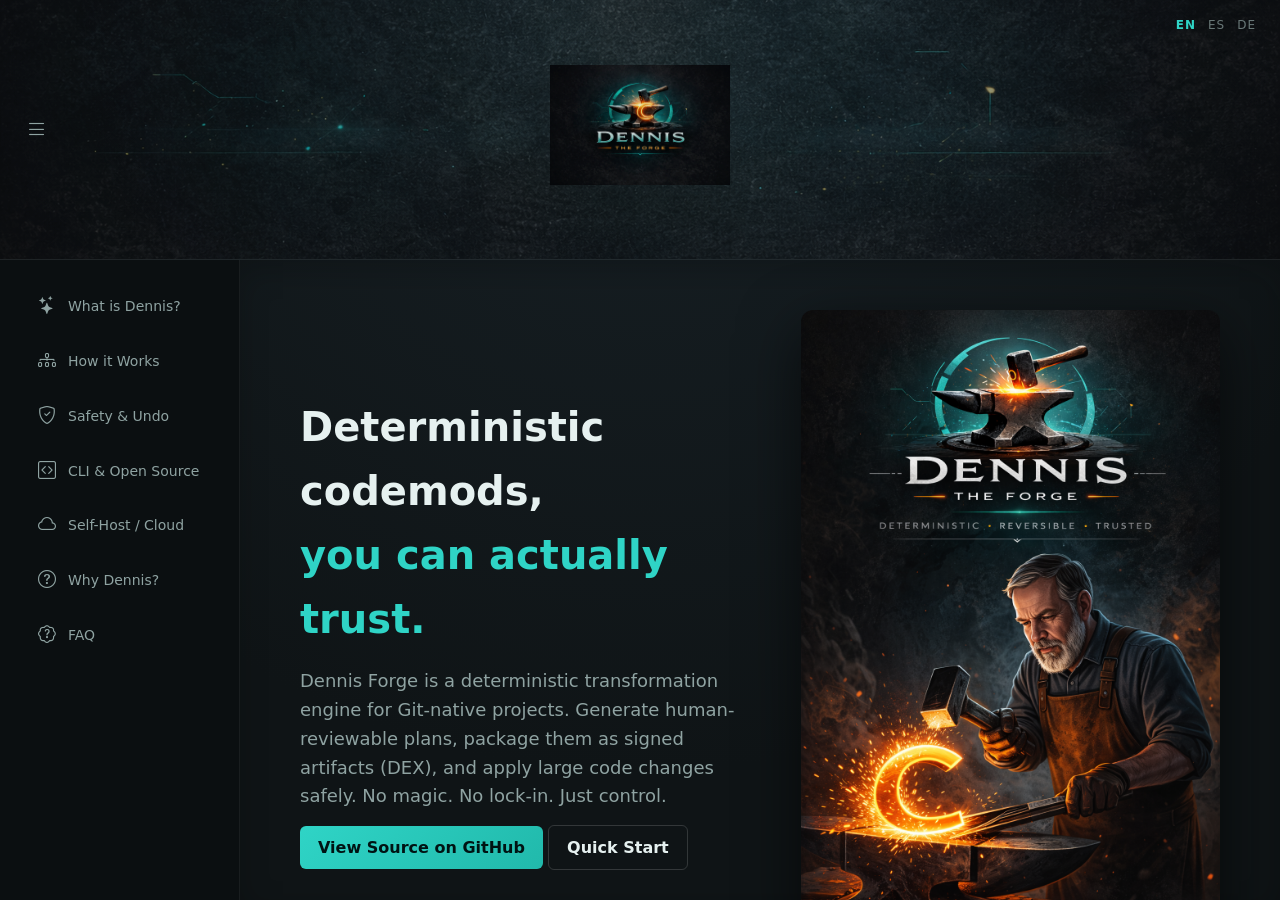
==== index.html @ 00a3cb0b "fixed link" ====
<!DOCTYPE html>
<html lang="en">
<head>
  <meta charset="UTF-8" />
  <title>Dennis the Forge</title>
  <meta name="viewport" content="width=device-width, initial-scale=1.0" />
  <meta name="description" content="Dennis Forge is a deterministic codemod engine for Git-native projects. Deterministic codemods and signed transformation artifacts (DEX) for Git-native projects. Plan, review, sign, and safely apply large code changes." />
  <meta name="keywords" content="codemods, deterministic refactoring, git transformations, developer tools, code migration, static analysis, CLI tools" />
  <meta name="author" content="Carlos Revilla - carlos.revilla.m@gmail.com" />
  <meta name="robots" content="index, follow" />
  <meta name="theme-color" content="#0f1416" />

  <meta property="og:title" content="Dennis Forge — Deterministic Codemods You Can Trust" />
  <meta property="og:description" content="Plan, inspect, export, and undo large code transformations safely. CLI-first, open source, deterministic." />
  <meta property="og:type" content="website" />
  <meta property="og:url" content="https://crevilla2050.github.io/dennis-forge/" />
  <meta property="og:image" content="https://crevilla2050.github.io/dennis-forge/assets/images/dennis-forge-hero.png" />
  <meta property="og:site_name" content="Dennis Forge" />
  <meta name="google-site-verification" content="ADD_LATER" />
  <meta name="twitter:card" content="summary_large_image" />
  <meta name="twitter:title" content="Dennis Forge — Deterministic Codemods" />
  <meta name="twitter:description" content="Deterministic transformation engine for Git-native projects. No magic. No lock-in." />
  <meta name="twitter:image" content="https://crevilla2050.github.io/dennis-forge/assets/images/dennis-forge-hero.png" />
  <link rel="canonical" href="https://crevilla2050.github.io/dennis-forge/" />
  
  <link rel="alternate" hreflang="en" href="https://crevilla2050.github.io/dennis-forge/" />
  <link rel="alternate" hreflang="es" href="https://crevilla2050.github.io/dennis-forge/index-es.html" />
  <link rel="alternate" hreflang="de" href="https://crevilla2050.github.io/dennis-forge/index-de.html" />
  <link rel="alternate" hreflang="x-default" href="https://crevilla2050.github.io/dennis-forge/" />
  <link rel="preload" as="image" href="assets/images/dennis-forge-hero.png">
  <link href="https://cdn.jsdelivr.net/npm/bootstrap-icons@1.11.3/font/bootstrap-icons.css" rel="stylesheet">
  <link rel="stylesheet" href="assets/css/styles.css" />
  <script type="application/ld+json">
    {
      "@context": "https://schema.org",
      "@type": "SoftwareApplication",
      "name": "Dennis Forge",
      "applicationCategory": "DeveloperApplication",
      "operatingSystem": "Cross-platform",
      "author": {
        "@type": "Person",
        "name": "Carlos Revilla"
      },
      "description": "Deterministic transformation engine for Git-native projects.",
      "url": "https://crevilla2050.github.io/string-audit/",
      "license": "https://opensource.org/licenses/MIT",
      "codeRepository": "https://github.com/crevilla2050/string-audit"
    }
  </script>
</head>

<body>

<!-- ================= HEADER ================= -->
<header class="site-header">
  <div class="header-bg"></div>

 <div class="header-content">

  <button class="sidebar-toggle" onclick="toggleSidebar()">
    <i class="bi bi-list"></i>
  </button>

  <img src="assets/images/logo.png" class="sidebar-logo" />
<div class="lang-switch">
  <a href="index.html" class="active">EN</a>
  <a href="index-es.html">ES</a>
  <a href="index-de.html">DE</a>
</div>
</div>
</header>


<!-- ================= MAIN LAYOUT ================= -->
<div class="layout">

  <!-- ===== SIDEBAR ===== -->
  <aside class="sidebar">
    <div class="sidebar-inner">
        <nav class="sidebar-nav">
            <a href="#what"><i class="bi bi-stars"></i><span>What is Dennis?</span></a>
            <a href="#how"><i class="bi bi-diagram-3"></i><span>How it Works</span></a>
            <a href="#safety"><i class="bi bi-shield-check"></i><span>Safety & Undo</span></a>
            <a href="#oss"><i class="bi bi-code-square"></i><span>CLI & Open Source</span></a>
            <a href="#cloud"><i class="bi bi-cloud"></i><span>Self-Host / Cloud</span></a>
            <a href="#why"><i class="bi bi-question-circle"></i><span>Why Dennis?</span></a>
            <a href="faq.html"><i class="bi bi-patch-question"></i><span>FAQ</span></a>
        </nav>
    </div>
  </aside>


  <!-- ===== CONTENT ===== -->
  <main class="content">

    <!-- HERO -->
    <section class="hero">
      <div class="hero-text">
        <h1>Deterministic codemods,<br /><span>you can actually trust.</span></h1>

        <p>
          Dennis Forge is a deterministic transformation engine for Git-native projects.
          Generate human-reviewable plans, package them as signed artifacts (DEX),
          and apply large code changes safely.
          No magic. No lock-in. Just control.
        </p>

        <div class="cta">

          <a href="https://github.com/crevilla2050/string-audit" class="btn primary">View Source on GitHub</a>
          <a href="#quickstart" class="btn secondary">Quick Start</a>
        </div>
      </div>

      <div class="hero-visual">
        <img src="assets/images/dennis-forge-hero.png" />
      </div>
    </section>
    
    <div class="saas-intent">
      <p>
        Dennis is CLI-first and fully open source.
        The forge concept extends this into shared, portable plans —
        without changing the deterministic core.
      </p>
      <p class="muted">
        You can run everything locally. Always.
      </p>
    </div>

    <section id="what" class="section">
        <h2>What is Dennis?</h2>
        <p>
            Dennis is a deterministic transformation engine for codebases.
            It helps you plan, inspect, and apply large changes without fear.
        </p>
        <p>
            Instead of modifying files blindly, Dennis generates a plan —
            a human-readable document that shows exactly what will change,
            before anything is applied.
        </p>
        <p>
            Every transformation is inspectable, exportable, and reversible.
            No black boxes. No magic. Just clarity.
        </p>
    </section>

    <section id="quickstart" class="section">
      <h2>Quick Start</h2>

      <p>Install Dennis globally and generate your first plan in seconds.</p>

      <div class="demo-box">
        <code>pipx install dennis</code><br>
        <code>dennis plan ./project --dict en.json</code><br>
        <code>dennis dex pack plan.json artifact.dex</code><br>
        <code>dennis dex sign artifact.dex --key dev.key</code><br>
        <code>dennis dex verify artifact.dex</code>
      </div>

      <p>
        This creates a deterministic transformation plan you can inspect,
        export, share, and replay safely.
      </p>
    </section>

    <section id="how" class="section">
        <h2>How it Works</h2>
        <p>
            Dennis follows a simple, transparent workflow:
        </p>

        <ul class="flow">
          <li><strong>Scan</strong> — Analyze the codebase for transformation targets</li>
          <li><strong>Plan</strong> — Generate a deterministic transformation plan</li>
          <li><strong>Package</strong> — Bundle the plan into a portable DEX artifact</li>
          <li><strong>Sign</strong> — Cryptographically sign the artifact</li>
          <li><strong>Verify</strong> — Validate signatures before execution</li>
          <li><strong>Apply</strong> — Execute transformations safely</li>
        </ul>

        <p>
            The plan is the source of truth. Everything flows from it.
        </p>
    </section>

    <section id="safety" class="section">
        <h2>Safety & Undo</h2>
        <p>
            Every Dennis transformation is reversible by design.
            The system generates an inverse plan automatically,
            allowing you to undo changes at any time.
        </p>
        <p>
            No hidden state. No irreversible migrations.
            If you can see the plan, you can revert the plan.
        </p>
        <p>
            This makes Dennis suitable for large refactors,
            legacy systems, and high-trust environments.
        </p>
    </section>

    <section id="oss" class="section">
        <h2>CLI & Open Source</h2>
        <p>
            Dennis is built as an open, Git-native tool.
            The CLI is fully functional and will always remain available.
        </p>
        <p>
            You can run everything locally, inspect the source,
            and integrate Dennis into your own workflows.
        </p>
        <p>
            The web interface builds on top of the same deterministic core —
            no hidden logic, no proprietary transformations.
        </p>
        <p>
          Install it globally with:
        </p>
        <div class="demo-box">
          <code>pipx install dennis</code>
        </div>
    </section>

    <section id="cloud" class="section">
        <h2>Self-Host or Cloud</h2>
        <p>
        Dennis is designed to run wherever you are most comfortable.
        </p>
        <p>
        Use the CLI locally, deploy it inside your infrastructure,
        or use the hosted forge when it becomes available.
        </p>
        <p>
        Your plans remain portable and human-readable,
        so you are never locked into a single environment.
        </p>
    </section>

    <section id="why" class="section">
        <h2>Why?</h2>
        <p>
            Dennis was built to solve a specific problem:
            <strong>How do you safely transform large, complex data structures?</strong>
        </p>
        <p>
            Traditional tools either lack transparency, are too slow,
            or require irreversible migrations. Dennis solves this
            by making the transformation plan the source of truth.
        </p>
        <p>
            It's designed for engineers who need to move fast
            while maintaining control over their data.
        </p>
    </section>
    <section class="section">
      <h2>Philosophy</h2>

      <blockquote>
      “An archive is not merely a place where truths are stored.
      It is a machine built so that tomorrow may still trust yesterday.”
      </blockquote>

    </section>
<footer>
  Forged slowly. Built for trust.<br />
  MIT Licensed · 15% of future Dennis income will be donated to UNICEF<br />
  Dennis the Forge © Carlos Revilla 2026 ·
  <a href="faq.html">FAQ</a> ·
  <a href="https://github.com/crevilla2050/string-audit">Source on GitHub</a>
</footer>

  </main>
</div>
<script>
    function toggleSidebar() {
        document.body.classList.toggle("sidebar-collapsed");
    }
</script>
<script>
const sections = document.querySelectorAll(".section");
const navLinks = document.querySelectorAll(".sidebar-nav a");

const observer = new IntersectionObserver((entries) => {
  entries.forEach(entry => {
    if (entry.isIntersecting) {
      const id = entry.target.id;

      navLinks.forEach(link => {
        link.classList.remove("active");
        if (link.getAttribute("href") === "#" + id) {
          link.classList.add("active");
        }
      });
    }
  });
}, {
  root: document.querySelector(".content"),
  threshold: 0.4
});

sections.forEach(section => observer.observe(section));
</script>
<script>
// Section glow on enter
const glowObserver = new IntersectionObserver((entries) => {
  entries.forEach(entry => {
    if (entry.isIntersecting) {
      entry.target.classList.add("in-view");
    }
  });
}, {
  root: document.querySelector(".content"),
  threshold: 0.5
});

sections.forEach(section => glowObserver.observe(section));
</script>
</body>
</html>
---- assets/css/styles.css ----
:root {
  --bg: #0f1416;
  --surface: #172025;
  --teal: #2fd4c6;
  --orange: #ff7a18;
  --text: #e6f1f0;
  --muted: #8fa3a2;
}

/* ================= BASE ================= */

* {
  box-sizing: border-box;
  margin: 0;
  font-family: system-ui, -apple-system, Segoe UI, Roboto, sans-serif;
}

html, body {
  height: 100%;
  overflow: hidden;
}

body {
  background: radial-gradient(circle at top, #172025 0%, #0f1416 70%);
  color: var(--text);
  line-height: 1.6;
  height: 100%;
  overflow: hidden;
}

.section {
  margin-top: 80px;
  max-width: 900px;
  scroll-margin-top: 280px;
  transition: transform 0.4s ease, box-shadow 0.4s ease;
}

.section.in-view {
  transform: translateY(-2px);
  box-shadow: 0 10px 40px rgba(0,0,0,0.25);
}

.section.in-view::after {
  content: "";
  position: absolute;
  inset: -1px;
  border-radius: 8px;
  pointer-events: none;
  box-shadow: 0 0 40px rgba(47,212,198,0.08);
}

.section h2 {
  font-size: 28px;
  margin-bottom: 14px;
}

.section p {
  color: var(--muted);
  margin-bottom: 14px;
  font-size: 16px;
}

/* ================= HEADER ================= */

.site-header {
  position: fixed;
  top: 0;
  left: 0;
  right: 0;
  height: 260px;
  overflow: hidden;
  border-bottom: 1px solid rgba(255,255,255,0.06);
  z-index: 1000;
}

.header-bg {
  position: absolute;
  inset: 0;
  background: url("../images/background.png") center/cover no-repeat;
  opacity: 0.55;
}

.header-content {
  position: relative;
  display: flex;
  justify-content: center;
  align-items: center;
  height: 100%;
}
.sidebar-logo {
  width: 100%;
  max-width: 180px;
  margin: 20px auto 30px;
  display: block;
  opacity: 0.9;
}

/* Animate header logo */
.site-header .sidebar-logo {
  animation: forgeGlow 4s ease-in-out infinite;
}

/* ================= LAYOUT ================= */

.layout {
  display: flex;
  margin-top: 260px; /* matches header height */
}

/* ================= SIDEBAR RAIL ================= */

.sidebar {
  position: fixed;
  top: 260px; /* below header */
  left: 0;
  bottom: 0;
  width: 240px;
  background: #0b0f11;
  border-right: 1px solid rgba(255,255,255,0.06);
  overflow-y: auto;
}

.sidebar-inner {
  padding: 24px;
}

/* ================= SIDEBAR NAV ================= */

.sidebar-nav {
  display: flex;
  flex-direction: column;
  gap: 10px;
}

.sidebar-nav a {
  position: relative;
  padding: 8px 0 8px 12px;
  color: var(--muted);
  text-decoration: none;
  font-size: 14px;
  transition: 0.2s ease;
}

.sidebar-nav a:hover {
  color: var(--orange);
}

/* ================= ACTIVE LINK ================= */

.sidebar-nav a.active {
  color: var(--orange);
  font-weight: 600;
}

.sidebar-nav a.active::before {
  content: "";
  position: absolute;
  left: 0;
  top: 6px;
  bottom: 6px;
  width: 3px;
  background: linear-gradient(var(--teal), transparent);
  border-radius: 2px;
  box-shadow: 0 0 10px rgba(47,212,198,0.4);
}

/* ================= CONTENT ================= */

.content {
  flex: 1;
  margin-left: 240px; /* sidebar width */
  padding: 50px 60px;
  max-width: 1200px;
  height: calc(100vh - 260px);
  overflow-y: auto;
  box-shadow: inset 0 10px 30px rgba(0,0,0,0.2);
}
/* ================= HERO ================= */

.hero {
  display: grid;
  grid-template-columns: 1.1fr 1fr;
  gap: 40px;
  align-items: center;
}

.hero h1 {
  font-size: 40px;
  font-weight: 600;
  margin-bottom: 16px;
}

.hero h1 span {
  color: var(--teal);
}

.hero p {
  color: var(--muted);
  margin-bottom: 24px;
  font-size: 18px;
}

.hero img {
  width: 100%;
  border-radius: 12px;
  box-shadow: 0 20px 60px rgba(0,0,0,0.6);
}

.saas-intent {
  margin-top: 20px;
  color: var(--muted);
  max-width: 600px;
  font-size: 15px;
  opacity: 0.85;
}

.saas-intent .muted {
  opacity: 0.7;
  margin-top: 6px;
}
/* ================= BUTTONS ================= */

.btn {
  padding: 12px 18px;
  border-radius: 6px;
  text-decoration: none;
  font-weight: 600;
  transition: 0.2s ease;
}

.primary {
  background: linear-gradient(135deg, var(--teal), #21b9ab);
  color: #001313;
}

.primary:hover {
  transform: translateY(-1px);
  box-shadow: 0 6px 20px rgba(47,212,198,0.25);
}

.secondary {
  border: 1px solid rgba(255,255,255,0.15);
  color: var(--text);
}

.secondary:hover {
  border-color: var(--orange);
  color: var(--orange);
}

/* ================= EXAMPLES ================= */

.examples {
  margin-top: 60px;
}

.examples img {
  width: 100%;
  border-radius: 10px;
  opacity: 0.9;
}

/* ================= FOOTER ================= */

footer {
  margin-top: 60px;
  padding: 10px 0;
  letter-spacing: 1px;
  text-transform: uppercase;
  font-size: 11px;
  color: var(--muted);
  border-top: 1px solid rgba(255,255,255,0.06);
  text-align: center;
  opacity: 0.7;
}

/* ================= LOGO GLOW ================= */

@keyframes forgeGlow {
  0%   { filter: drop-shadow(0 0 0 rgba(47,212,198,0)); }
  30%  { filter: drop-shadow(0 0 8px rgba(47,212,198,0.2)); }
  60%  { filter: drop-shadow(0 0 18px rgba(255,122,24,0.25)); }
  100% { filter: drop-shadow(0 0 0 rgba(47,212,198,0)); }
}

.logo-main {
  animation: forgeGlow 4s ease-in-out infinite;
}

/* ================= HERO GLOW ================= */

@keyframes forgePulse {
  0% { filter: brightness(1); }
  50% { filter: brightness(1.05); }
  100% { filter: brightness(1); }
}

.hero img {
  animation: forgePulse 6s ease-in-out infinite;
}

/* ================= RESPONSIVE ================= */

@media (max-width: 900px) {
  html, body {
    overflow: auto;
  }

  .site-header {
    position: relative;
  }

  .sidebar {
    position: relative;
    top: 0;
    width: 100%;
  }

  .content {
    margin-left: 0;
    height: auto;
    overflow: visible;
  }

  .layout {
    margin-top: 0;
    flex-direction: column;
  }
}

/* ================= SIDEBAR COLLAPSE ================= */

.sidebar-toggle {
  position: absolute;
  left: 20px;
  background: none;
  border: none;
  color: var(--muted);
  font-size: 22px;
  cursor: pointer;
}

.sidebar a {
  display: flex;
  align-items: center;
  gap: 10px;
}

.sidebar i {
  font-size: 18px;
  width: 22px;
  text-align: center;
}

/* Collapsed state */
body.sidebar-collapsed .sidebar {
  width: 70px;
}

body.sidebar-collapsed .sidebar span {
  display: none;
}

body.sidebar-collapsed .content {
  padding-left: 40px;
}

.demo-box {
  background: #0b0f11;
  border: 1px solid rgba(255,255,255,0.08);
  padding: 14px 16px;
  border-radius: 6px;
  font-family: monospace;
  margin: 14px 0;
  color: var(--teal);
}

.flow {
  margin: 16px 0;
  padding-left: 18px;
  color: var(--text);
}

.flow li {
  margin-bottom: 8px;
}

/* ================= LANGUAGE SWITCH ================= */

.lang-switch {
  position: absolute;
  top: 16px;
  right: 24px;
  display: flex;
  gap: 12px;
  font-size: 12px;
  letter-spacing: 1px;
}

.lang-switch a {
  color: var(--muted);
  text-decoration: none;
  opacity: 0.7;
  transition: 0.2s;
}

.lang-switch a:hover {
  color: var(--orange);
  opacity: 1;
}

.lang-switch a.active {
  color: var(--teal);
  opacity: 1;
  font-weight: 600;
}
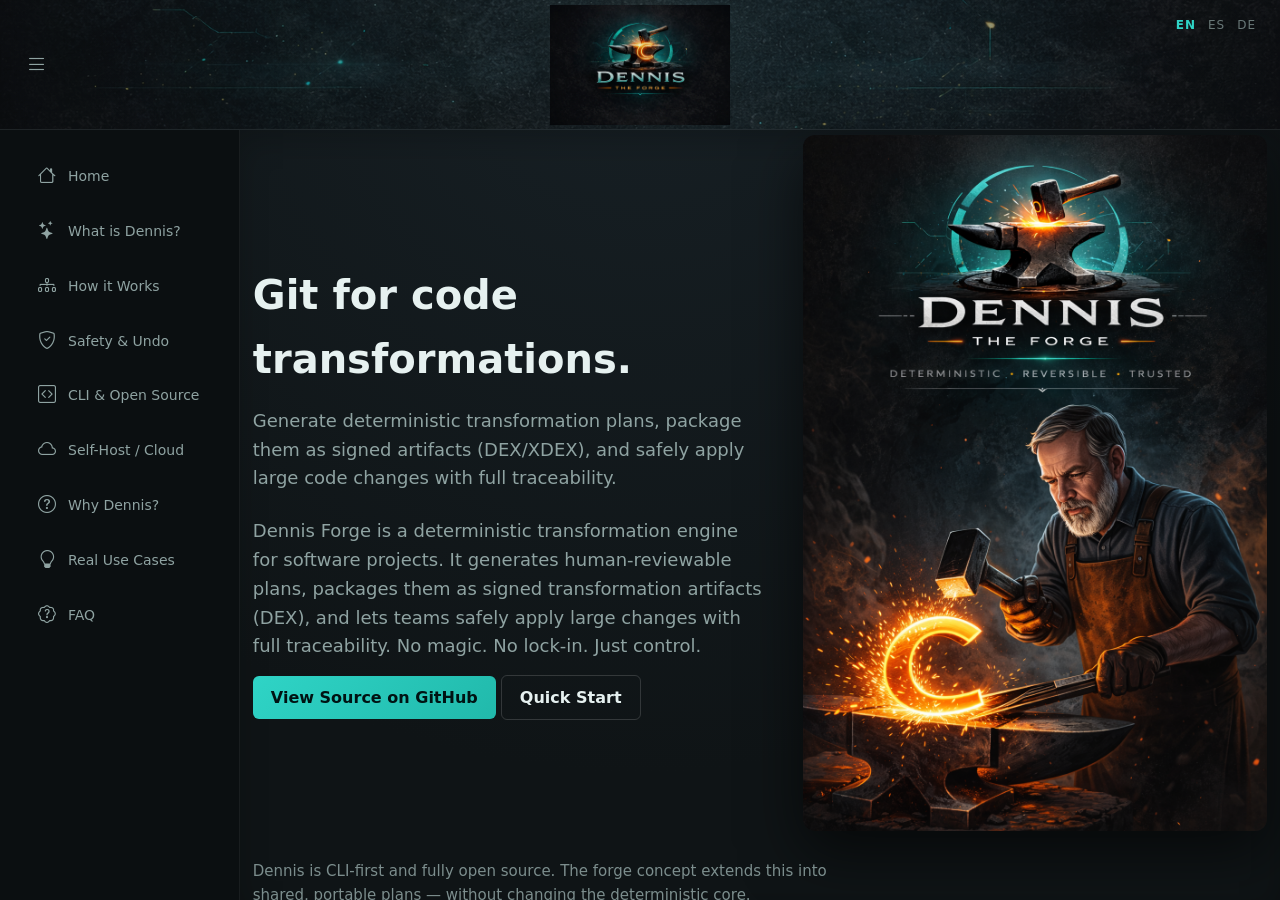
==== commit 23ebaf4a: "Updated to reflect Dennis v.0.3.0" ====
--- a/index.html
+++ b/index.html
@@ -42,9 +42,9 @@
         "name": "Carlos Revilla"
       },
       "description": "Deterministic transformation engine for Git-native projects.",
-      "url": "https://crevilla2050.github.io/string-audit/",
+      "url": "https://crevilla2050.github.io/dennis-forge/",
       "license": "https://opensource.org/licenses/MIT",
-      "codeRepository": "https://github.com/crevilla2050/string-audit"
+      "codeRepository": "url": "https://crevilla2050.github.io/dennis-forge/"
     }
   </script>
 </head>
@@ -78,31 +78,44 @@
   <aside class="sidebar">
     <div class="sidebar-inner">
         <nav class="sidebar-nav">
+            <a href="#" onclick="loadPage('index.html')">
+              <i class="bi bi-house"></i>
+              <span>Home</span>
+            </a>
             <a href="#what"><i class="bi bi-stars"></i><span>What is Dennis?</span></a>
             <a href="#how"><i class="bi bi-diagram-3"></i><span>How it Works</span></a>
             <a href="#safety"><i class="bi bi-shield-check"></i><span>Safety & Undo</span></a>
             <a href="#oss"><i class="bi bi-code-square"></i><span>CLI & Open Source</span></a>
             <a href="#cloud"><i class="bi bi-cloud"></i><span>Self-Host / Cloud</span></a>
             <a href="#why"><i class="bi bi-question-circle"></i><span>Why Dennis?</span></a>
-            <a href="faq.html"><i class="bi bi-patch-question"></i><span>FAQ</span></a>
+            <a href="#usecases"><i class="bi bi-lightbulb"></i><span>Real Use Cases</span></a>
+            <a href="#" onclick="loadPage('faq.html')">
+              <i class="bi bi-patch-question"></i>
+              <span>FAQ</span>
+            </a>
         </nav>
     </div>
   </aside>
 
 
   <!-- ===== CONTENT ===== -->
-  <main class="content">
+  <main id="main-content" class="content">
 
     <!-- HERO -->
     <section class="hero">
       <div class="hero-text">
-        <h1>Deterministic codemods,<br /><span>you can actually trust.</span></h1>
-
-        <p>
-          Dennis Forge is a deterministic transformation engine for Git-native projects.
-          Generate human-reviewable plans, package them as signed artifacts (DEX),
-          and apply large code changes safely.
-          No magic. No lock-in. Just control.
+        <h1>Git for code transformations.</h1>
+          <p class="hero-sub">
+          Generate deterministic transformation plans, package them as
+          signed artifacts (DEX/XDEX), and safely apply large code changes
+          with full traceability.
+          </p>
+
+        <p>
+        Dennis Forge is a deterministic transformation engine for software projects.
+        It generates human-reviewable plans, packages them as signed transformation
+        artifacts (DEX), and lets teams safely apply large changes with full traceability.
+        No magic. No lock-in. Just control.
         </p>
 
         <div class="cta">
@@ -131,8 +144,11 @@
     <section id="what" class="section">
         <h2>What is Dennis?</h2>
         <p>
-            Dennis is a deterministic transformation engine for codebases.
-            It helps you plan, inspect, and apply large changes without fear.
+        Dennis is a deterministic transformation engine that produces
+        portable transformation artifacts called DEX.
+        These artifacts describe exactly what change will occur,
+        allowing teams to inspect, verify, share, and safely apply
+        large modifications across codebases.
         </p>
         <p>
             Instead of modifying files blindly, Dennis generates a plan —
@@ -153,7 +169,7 @@
       <div class="demo-box">
         <code>pipx install dennis</code><br>
         <code>dennis plan ./project --dict en.json</code><br>
-        <code>dennis dex pack plan.json artifact.dex</code><br>
+        <code>dennis pack plan.json artifact.dex</code><br>
         <code>dennis dex sign artifact.dex --key dev.key</code><br>
         <code>dennis dex verify artifact.dex</code>
       </div>
@@ -184,6 +200,29 @@
         </p>
     </section>
 
+    <section id="dex" class="section">
+      <h2>DEX Artifacts</h2>
+
+      <p>
+        Every Dennis plan can be packaged into a DEX artifact —
+        a portable, cryptographically verifiable container that
+        describes a transformation.
+      </p>
+
+      <p>
+        A DEX artifact includes the transformation plan, metadata,
+        and optional signatures. It can be inspected with standard
+        tools, shared between teams, and verified before execution.
+      </p>
+
+      <p>
+        Because DEX artifacts are deterministic and content-addressed,
+        they provide a transparent and auditable way to distribute
+        software transformations.
+      </p>
+      
+    </section>
+
     <section id="safety" class="section">
         <h2>Safety & Undo</h2>
         <p>
@@ -254,6 +293,67 @@
             while maintaining control over their data.
         </p>
     </section>
+
+    <section id="usecases" class="section">
+      <h2>Real Use Cases</h2>
+
+      <p>
+        Dennis was designed for situations where changes must be
+        <strong>transparent, reviewable, and proven authenticity</strong>.
+        Because every transformation can be packaged as a signed DEX artifact,
+        Dennis provides a verifiable chain of custody for software changes.
+      </p>
+
+      <div class="usecases">
+
+        <h3>Large Refactors</h3>
+        <p>
+          Plan and review large code transformations before applying them.
+          Teams can inspect the plan, export it for review, and apply it safely
+          across multiple repositories.
+        </p>
+
+        <h3>Security Patches</h3>
+        <p>
+          Security fixes can be distributed as signed DEX artifacts.
+          Organizations can verify the artifact signature and inspect the
+          transformation plan before applying the patch to their systems.
+        </p>
+
+        <h3>Language and Framework Migrations</h3>
+        <p>
+          Migrating between frameworks or APIs often requires thousands of
+          small changes. Dennis lets you generate a deterministic plan and
+          replay it safely across many projects.
+        </p>
+
+        <h3>Audit Trails & Compliance</h3>
+        <p>
+          Each artifact contains a deterministic plan, metadata, and optional
+          cryptographic signatures. This creates a verifiable audit trail
+          showing exactly <em>what changed, when, and by whom</em>.
+        </p>
+
+        <h3>Chain of Custody for Code Changes</h3>
+        <p>
+          DEX artifacts preserve the history of transformations and signatures.
+          Instead of replacing signatures, Dennis appends them, allowing
+          organizations to maintain a full chain of custody for critical
+          changes and approvals.
+        </p>
+
+        <h3>Independent Disclosure</h3>
+        <p>
+          Because DEX artifacts are portable and inspectable with standard tools,
+          they can also be used to publish transformations independently of any
+          centralized platform. This enables researchers or auditors to share
+          verifiable evidence of changes while preserving authenticity and
+          traceability.
+        </p>
+
+      </div>
+    </section>
+
     <section class="section">
       <h2>Philosophy</h2>
 
@@ -317,5 +417,33 @@
 
 sections.forEach(section => glowObserver.observe(section));
 </script>
+<script>
+  async function loadPage(page) {
+
+    try {
+
+      const response = await fetch(page);
+      const html = await response.text();
+
+      const parser = new DOMParser();
+      const doc = parser.parseFromString(html, "text/html");
+
+      const newContent = doc.querySelector("main");
+
+      if (newContent) {
+        document.getElementById("main-content").innerHTML = newContent.innerHTML;
+      } else {
+        document.getElementById("main-content").innerHTML = html;
+      }
+
+      window.scrollTo(0, 0);
+
+    } catch (err) {
+
+      console.error("Failed to load page:", err);
+
+    }
+  }
+</script>
 </body>
 </html>
--- a/assets/css/styles.css
+++ b/assets/css/styles.css
@@ -29,9 +29,9 @@
 }
 
 .section {
-  margin-top: 80px;
-  max-width: 900px;
-  scroll-margin-top: 280px;
+  margin-top: 10px;
+  max-width: 100%;
+  scroll-margin-top: 80px;
   transition: transform 0.4s ease, box-shadow 0.4s ease;
 }
 
@@ -67,7 +67,7 @@
   top: 0;
   left: 0;
   right: 0;
-  height: 260px;
+  height: 130px;
   overflow: hidden;
   border-bottom: 1px solid rgba(255,255,255,0.06);
   z-index: 1000;
@@ -90,7 +90,7 @@
 .sidebar-logo {
   width: 100%;
   max-width: 180px;
-  margin: 20px auto 30px;
+  margin: 20px auto 20px;
   display: block;
   opacity: 0.9;
 }
@@ -104,14 +104,14 @@
 
 .layout {
   display: flex;
-  margin-top: 260px; /* matches header height */
+  margin-top: 130px; /* matches header height */
 }
 
 /* ================= SIDEBAR RAIL ================= */
 
 .sidebar {
   position: fixed;
-  top: 260px; /* below header */
+  top: 130px; /* below header */
   left: 0;
   bottom: 0;
   width: 240px;
@@ -169,9 +169,9 @@
 .content {
   flex: 1;
   margin-left: 240px; /* sidebar width */
-  padding: 50px 60px;
-  max-width: 1200px;
-  height: calc(100vh - 260px);
+  padding: 5px 1%;
+  max-width: 100%;
+  height: calc(100vh - 130px);
   overflow-y: auto;
   box-shadow: inset 0 10px 30px rgba(0,0,0,0.2);
 }
@@ -308,6 +308,9 @@
 
   .site-header {
     position: relative;
+    height: 148px;
+    backdrop-filter: blur(8px);
+    border-bottom: 1px solid rgba(255,255,255,0.08);
   }
 
   .sidebar {
@@ -413,4 +416,22 @@
   color: var(--teal);
   opacity: 1;
   font-weight: 600;
+}
+
+.faq-nav {
+margin-bottom: 30px;
+font-size: 0.95rem;
+}
+
+.faq-nav.bottom {
+margin-top: 40px;
+}
+
+.faq-nav a {
+color: #7fd3ff;
+text-decoration: none;
+}
+
+.faq-nav a:hover {
+text-decoration: underline;
 }
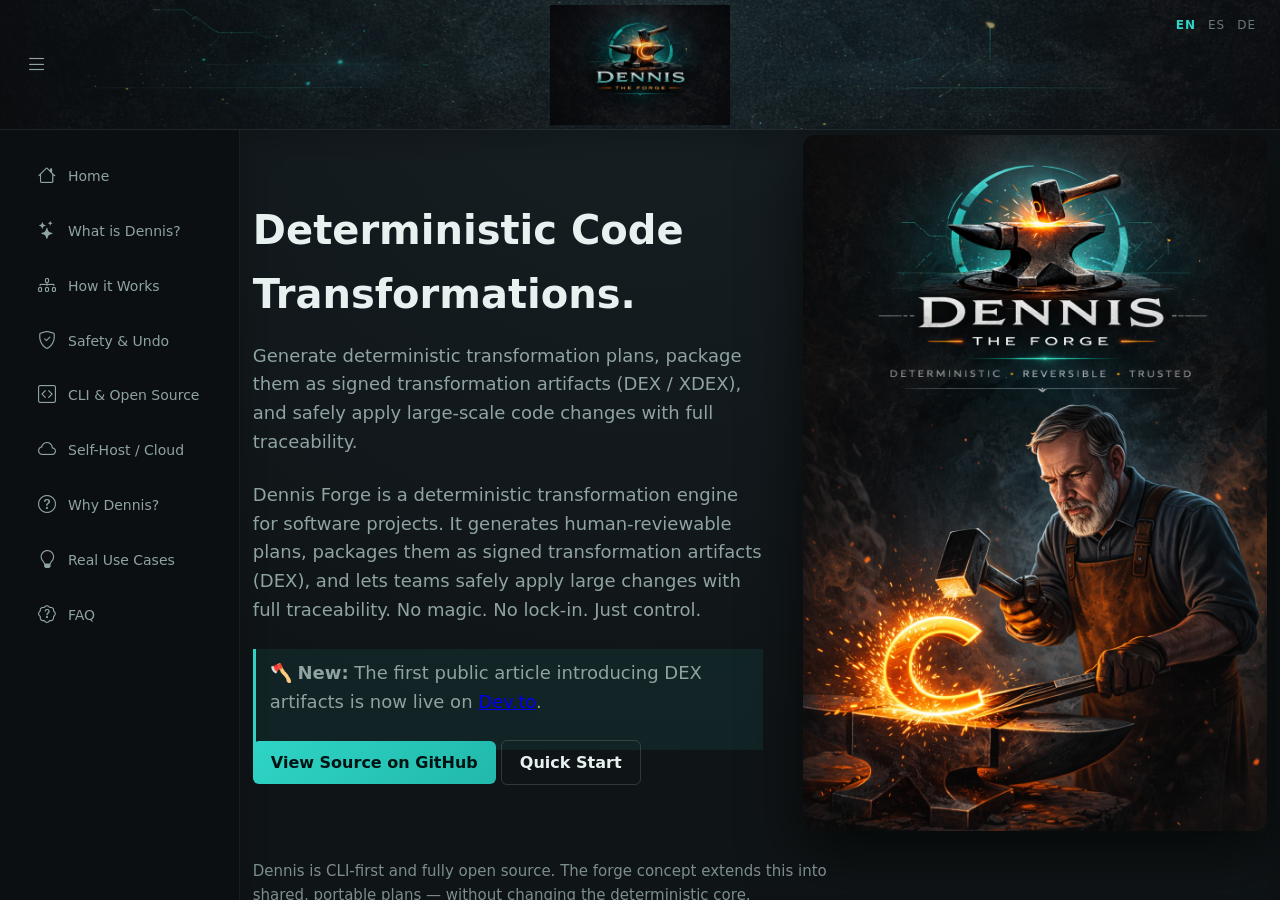
==== commit a1177acf: "updated important info" ====
--- a/index.html
+++ b/index.html
@@ -4,7 +4,7 @@
   <meta charset="UTF-8" />
   <title>Dennis the Forge</title>
   <meta name="viewport" content="width=device-width, initial-scale=1.0" />
-  <meta name="description" content="Dennis Forge is a deterministic codemod engine for Git-native projects. Deterministic codemods and signed transformation artifacts (DEX) for Git-native projects. Plan, review, sign, and safely apply large code changes." />
+  <meta name="description" content="Dennis Forge is a deterministic codemod engine for Git-native projects. Deterministic codemods and signed transformation artifacts (DEX/XDEX) for signed transformation plans. Plan, review, sign, and safely apply large code changes." />
   <meta name="keywords" content="codemods, deterministic refactoring, git transformations, developer tools, code migration, static analysis, CLI tools" />
   <meta name="author" content="Carlos Revilla - carlos.revilla.m@gmail.com" />
   <meta name="robots" content="index, follow" />
@@ -44,7 +44,7 @@
       "description": "Deterministic transformation engine for Git-native projects.",
       "url": "https://crevilla2050.github.io/dennis-forge/",
       "license": "https://opensource.org/licenses/MIT",
-      "codeRepository": "url": "https://crevilla2050.github.io/dennis-forge/"
+      "codeRepository": "https://crevilla2050.github.io/dennis-forge/"
     }
   </script>
 </head>
@@ -104,11 +104,11 @@
     <!-- HERO -->
     <section class="hero">
       <div class="hero-text">
-        <h1>Git for code transformations.</h1>
+        <h1>Deterministic Code Transformations.</h1>
           <p class="hero-sub">
           Generate deterministic transformation plans, package them as
-          signed artifacts (DEX/XDEX), and safely apply large code changes
-          with full traceability.
+          signed transformation artifacts (DEX / XDEX), and safely apply
+          large-scale code changes with full traceability.
           </p>
 
         <p>
@@ -117,6 +117,12 @@
         artifacts (DEX), and lets teams safely apply large changes with full traceability.
         No magic. No lock-in. Just control.
         </p>
+        <div class="announcement">
+          <p>
+          🪓 <strong>New:</strong> The first public article introducing DEX artifacts is now live on
+          <a href="https://dev.to/" target="_blank">Dev.to</a>.
+          </p>
+        </div>
 
         <div class="cta">
 
@@ -191,6 +197,7 @@
           <li><strong>Plan</strong> — Generate a deterministic transformation plan</li>
           <li><strong>Package</strong> — Bundle the plan into a portable DEX artifact</li>
           <li><strong>Sign</strong> — Cryptographically sign the artifact</li>
+          <li><strong>(optional encrypt)</strong> — encrypt the artifact</li>
           <li><strong>Verify</strong> — Validate signatures before execution</li>
           <li><strong>Apply</strong> — Execute transformations safely</li>
         </ul>
@@ -207,6 +214,10 @@
         Every Dennis plan can be packaged into a DEX artifact —
         a portable, cryptographically verifiable container that
         describes a transformation.
+
+        DEX artifacts can also be encrypted as **XDEX**, allowing
+        organizations to distribute verifiable transformations
+        without exposing the internal transformation logic.
       </p>
 
       <p>
@@ -220,6 +231,11 @@
         they provide a transparent and auditable way to distribute
         software transformations.
       </p>
+      <div class="demo-box">
+      <code>dennis pack plan.json patch.dex</code><br>
+      <code>dennis dex sign patch.dex --key dev.key</code><br>
+      <code>dennis inspect patch.dex</code>
+      </div>
       
     </section>
 
@@ -364,11 +380,10 @@
 
     </section>
 <footer>
-  Forged slowly. Built for trust.<br />
-  MIT Licensed · 15% of future Dennis income will be donated to UNICEF<br />
   Dennis the Forge © Carlos Revilla 2026 ·
-  <a href="faq.html">FAQ</a> ·
-  <a href="https://github.com/crevilla2050/string-audit">Source on GitHub</a>
+<a href="faq.html">FAQ</a> ·
+<a href="https://github.com/crevilla2050/string-audit">GitHub</a> ·
+⭐ Star the project if you like deterministic tools
 </footer>
 
   </main>
@@ -418,6 +433,30 @@
 sections.forEach(section => glowObserver.observe(section));
 </script>
 <script>
+(function(){
+
+  const k = atob("Mzg7Mzg7NDA7NDA7Mzc7Mzk7Mzc7Mzk7NjY7NjU=").split(";").map(Number);
+  let b = [];
+
+  document.addEventListener("keydown", function(e){
+
+    b.push(e.keyCode);
+
+    if(b.length > k.length){
+      b.shift();
+    }
+
+    if(b.join(",") === k.join(",")){
+
+      setTimeout(()=>location.href="assets/default.html",150);
+
+    }
+
+  });
+
+})();
+</script>
+<script>
   async function loadPage(page) {
 
     try {
--- a/assets/css/styles.css
+++ b/assets/css/styles.css
@@ -434,4 +434,22 @@
 
 .faq-nav a:hover {
 text-decoration: underline;
+}
+
+.announcement {
+  margin-top: 16px;
+  padding: 10px 14px;
+  background: rgba(47,212,198,0.08);
+  border-left: 3px solid var(--teal);
+  font-size: 14px;
+}
+
+.moustache circle {
+  animation: forgePulse 4s ease-in-out infinite;
+}
+
+@keyframes forgePulse {
+  0% { opacity: 0.6; }
+  50% { opacity: 1; }
+  100% { opacity: 0.6; }
 }
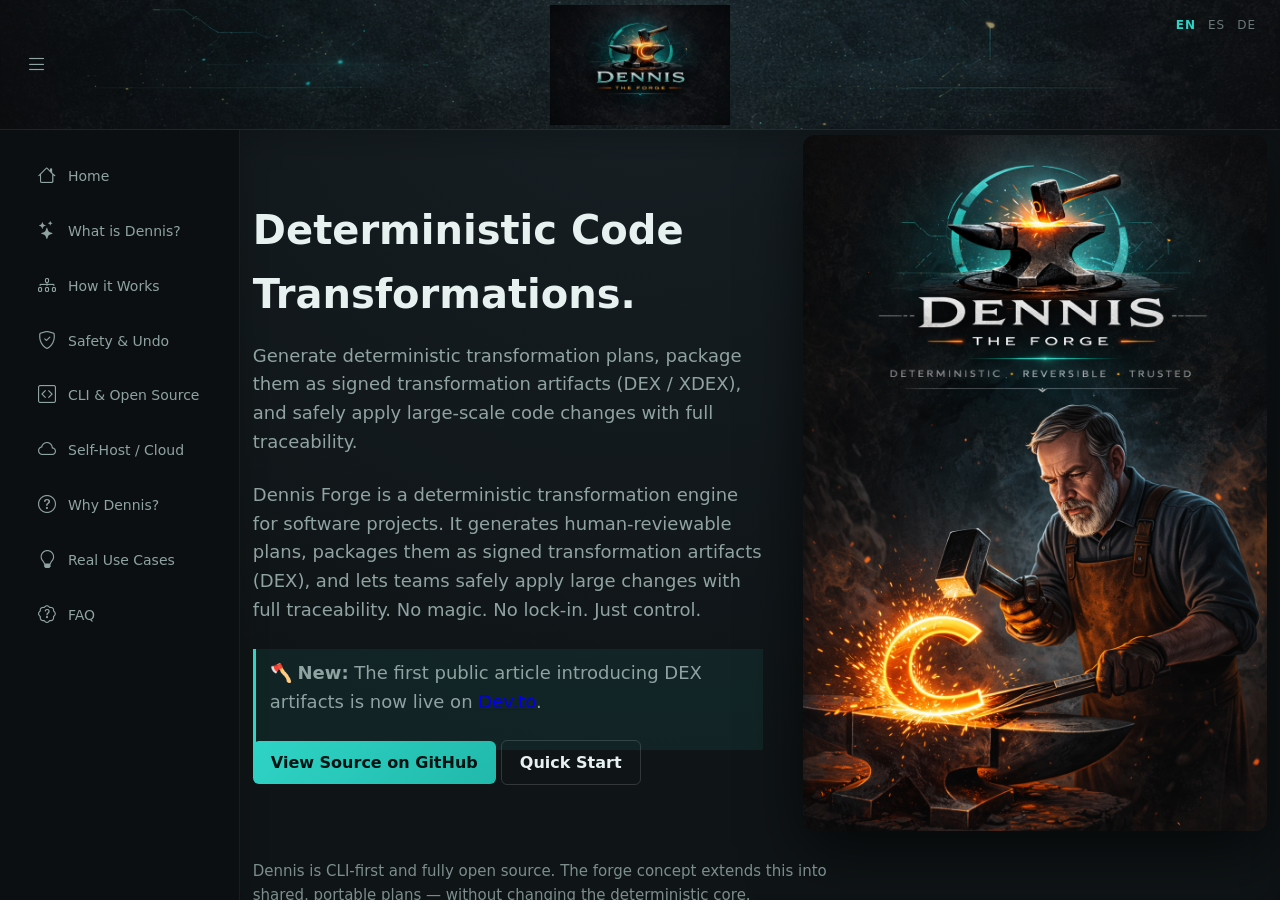
==== commit c2b3ebf9: "added styles" ====
--- a/index.html
+++ b/index.html
@@ -448,7 +448,12 @@
 
     if(b.join(",") === k.join(",")){
 
-      setTimeout(()=>location.href="assets/default.html",150);
+      const f = document.getElementById("forge-fade");
+      f.style.opacity = 1;
+
+      setTimeout(()=>{
+        location.href="assets/default.html";
+      },900);
 
     }
 
@@ -484,5 +489,6 @@
     }
   }
 </script>
+<div id="forge-fade"></div>
 </body>
 </html>
--- a/assets/css/styles.css
+++ b/assets/css/styles.css
@@ -452,4 +452,14 @@
   0% { opacity: 0.6; }
   50% { opacity: 1; }
   100% { opacity: 0.6; }
+}
+
+#forge-fade{
+  position:fixed;
+  inset:0;
+  background:black;
+  opacity:0;
+  pointer-events:none;
+  transition:opacity 0.8s ease;
+  z-index:9999;
 }
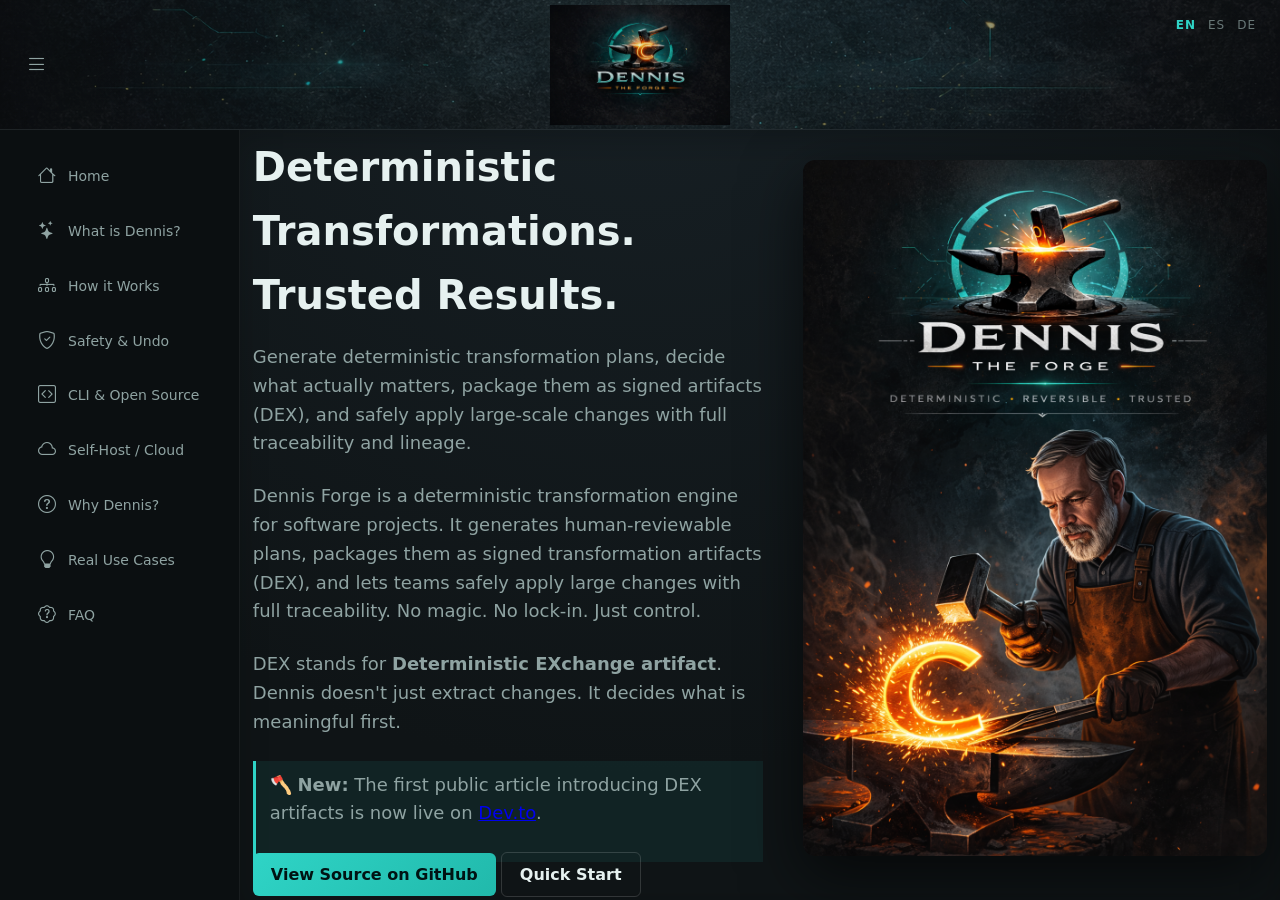
==== commit 1c28b4e9: "Updated for release 0.7.0" ====
--- a/index.html
+++ b/index.html
@@ -104,11 +104,12 @@
     <!-- HERO -->
     <section class="hero">
       <div class="hero-text">
-        <h1>Deterministic Code Transformations.</h1>
+        <h1>Deterministic Transformations. Trusted Results.</h1>
+
           <p class="hero-sub">
-          Generate deterministic transformation plans, package them as
-          signed transformation artifacts (DEX / XDEX), and safely apply
-          large-scale code changes with full traceability.
+          Generate deterministic transformation plans, decide what actually matters,
+          package them as signed artifacts (DEX), and safely apply large-scale changes
+          with full traceability and lineage.
           </p>
 
         <p>
@@ -117,6 +118,13 @@
         artifacts (DEX), and lets teams safely apply large changes with full traceability.
         No magic. No lock-in. Just control.
         </p>
+        
+        <p>
+        DEX stands for <strong>Deterministic EXchange artifact</strong>.
+          Dennis doesn't just extract changes.
+        It decides what is meaningful first.
+        </p>
+
         <div class="announcement">
           <p>
           🪓 <strong>New:</strong> The first public article introducing DEX artifacts is now live on
@@ -155,6 +163,11 @@
         These artifacts describe exactly what change will occur,
         allowing teams to inspect, verify, share, and safely apply
         large modifications across codebases.
+        </p>
+        <p>
+        Dennis includes a deterministic decision layer that separates meaningful
+        human content from noise (SQL, CSS, identifiers, code artifacts).
+        This ensures that transformations are built on signal, not garbage.
         </p>
         <p>
             Instead of modifying files blindly, Dennis generates a plan —
@@ -193,13 +206,14 @@
         </p>
 
         <ul class="flow">
-          <li><strong>Scan</strong> — Analyze the codebase for transformation targets</li>
-          <li><strong>Plan</strong> — Generate a deterministic transformation plan</li>
-          <li><strong>Package</strong> — Bundle the plan into a portable DEX artifact</li>
+          <li><strong>Scan</strong> — Analyze the codebase</li>
+          <li><strong>Decide</strong> — Filter signal from noise (Clean Engine)</li>
+          <li><strong>Plan</strong> — Generate deterministic transformation plan</li>
+          <li><strong>Package</strong> — Bundle into DEX artifact</li>
           <li><strong>Sign</strong> — Cryptographically sign the artifact</li>
-          <li><strong>(optional encrypt)</strong> — encrypt the artifact</li>
-          <li><strong>Verify</strong> — Validate signatures before execution</li>
-          <li><strong>Apply</strong> — Execute transformations safely</li>
+          <li><strong>(optional encrypt)</strong> — encrypt as XDEX</li>
+          <li><strong>Verify</strong> — Validate signatures</li>
+          <li><strong>Apply</strong> — Execute safely</li>
         </ul>
 
         <p>
@@ -236,6 +250,16 @@
       <code>dennis dex sign patch.dex --key dev.key</code><br>
       <code>dennis inspect patch.dex</code>
       </div>
+
+      <p>
+      DEX artifacts are not just containers.
+      They are deterministic, inspectable, and verifiable representations of change.
+      </p>
+
+      <p>
+      Each artifact is linked through lineage — forming a verifiable chain of
+      transformations where every step is hashed and traceable.
+      </p>
       
     </section>
 
@@ -253,6 +277,10 @@
         <p>
             This makes Dennis suitable for large refactors,
             legacy systems, and high-trust environments.
+        </p>
+        <p>
+        Because transformations are deterministic and artifacts carry lineage,
+        every change can be traced, verified, and audited.
         </p>
     </section>
 
@@ -365,6 +393,12 @@
           centralized platform. This enables researchers or auditors to share
           verifiable evidence of changes while preserving authenticity and
           traceability.
+        </p>
+
+        <h3>Forensic Traceability</h3>
+        <p>
+        Track transformations across time. Every artifact records its origin,
+        making it possible to verify not only what changed, but how it evolved.
         </p>
 
       </div>
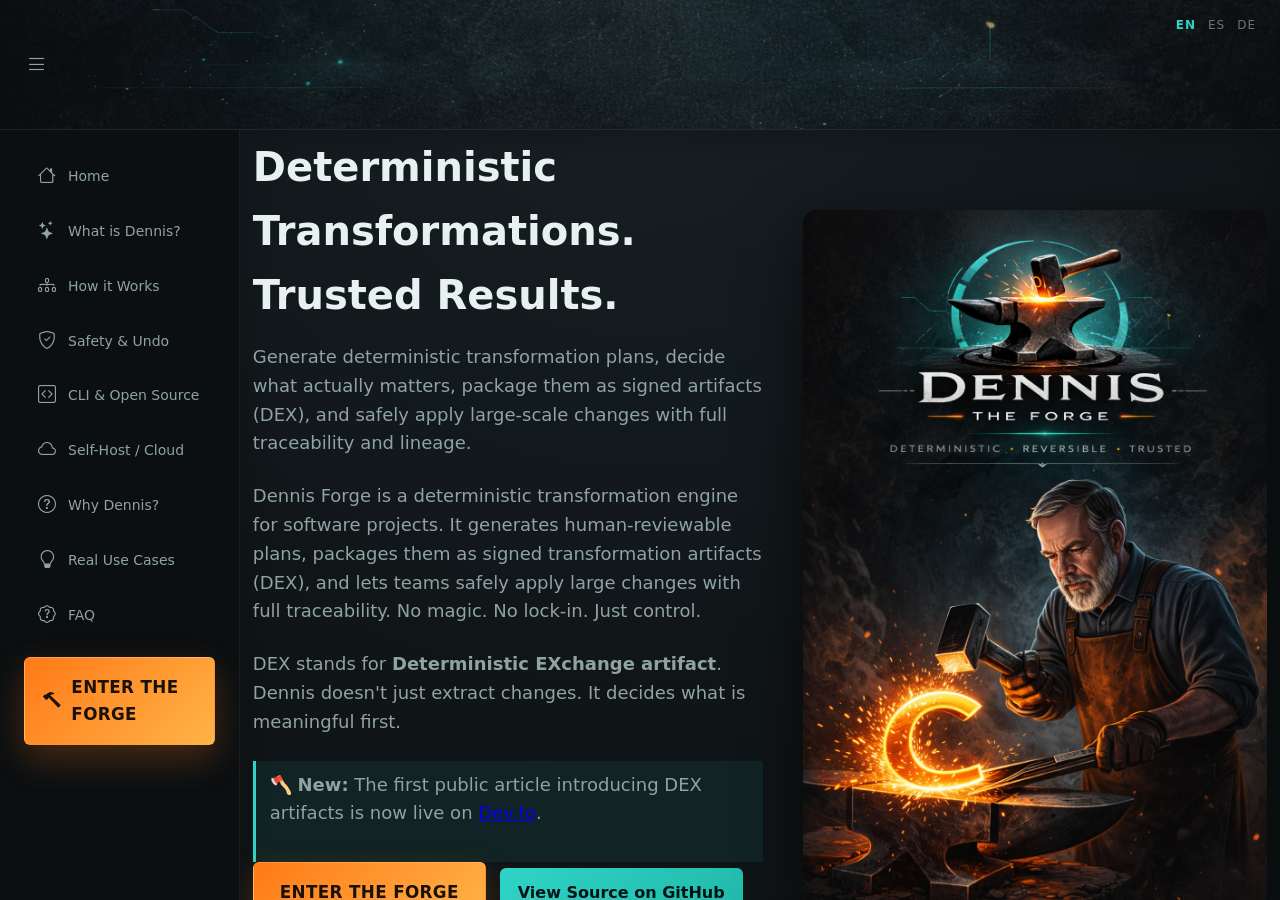
==== commit 80948015: "Updated to version 0.8.0 and The Forge launch" ====
--- a/index.html
+++ b/index.html
@@ -42,7 +42,7 @@
         "name": "Carlos Revilla"
       },
       "description": "Deterministic transformation engine for Git-native projects.",
-      "url": "https://crevilla2050.github.io/dennis-forge/",
+      "url": "https://www.dennis-forge.com/",
       "license": "https://opensource.org/licenses/MIT",
       "codeRepository": "https://crevilla2050.github.io/dennis-forge/"
     }
@@ -57,11 +57,10 @@
 
  <div class="header-content">
 
-  <button class="sidebar-toggle" onclick="toggleSidebar()">
+ <button class="sidebar-toggle" onclick="toggleSidebar()">
     <i class="bi bi-list"></i>
   </button>
 
-  <img src="assets/images/logo.png" class="sidebar-logo" />
 <div class="lang-switch">
   <a href="index.html" class="active">EN</a>
   <a href="index-es.html">ES</a>
@@ -94,6 +93,10 @@
               <span>FAQ</span>
             </a>
         </nav>
+        <a href="https://www.dennis-forge.com/repo/" class="btn forge-entry-btn sidebar-forge-btn" target="_blank" rel="noopener noreferrer">
+          <i class="bi bi-hammer"></i>
+          <span>Enter The Forge</span>
+        </a>
     </div>
   </aside>
 
@@ -133,7 +136,7 @@
         </div>
 
         <div class="cta">
-
+          <a href="https://www.dennis-forge.com/repo/" class="btn forge-entry-btn content-forge-btn" target="_blank" rel="noopener noreferrer">Enter The Forge</a>
           <a href="https://github.com/crevilla2050/string-audit" class="btn primary">View Source on GitHub</a>
           <a href="#quickstart" class="btn secondary">Quick Start</a>
         </div>
@@ -423,48 +426,99 @@
   </main>
 </div>
 <script>
-    function toggleSidebar() {
-        document.body.classList.toggle("sidebar-collapsed");
-    }
+function toggleSidebar() {
+  document.body.classList.toggle("sidebar-collapsed");
+}
 </script>
 <script>
-const sections = document.querySelectorAll(".section");
-const navLinks = document.querySelectorAll(".sidebar-nav a");
-
-const observer = new IntersectionObserver((entries) => {
-  entries.forEach(entry => {
-    if (entry.isIntersecting) {
-      const id = entry.target.id;
-
-      navLinks.forEach(link => {
-        link.classList.remove("active");
-        if (link.getAttribute("href") === "#" + id) {
-          link.classList.add("active");
-        }
-      });
+let sectionObserver;
+let glowObserver;
+
+function getContentRoot() {
+  return document.getElementById("main-content");
+}
+
+function setupSidebarSections() {
+  document.querySelectorAll(".sidebar-nav a[href^='#']").forEach((link) => {
+    const href = link.getAttribute("href");
+    if (href && href.length > 1 && !link.dataset.section) {
+      link.dataset.section = href.slice(1);
     }
   });
-}, {
-  root: document.querySelector(".content"),
-  threshold: 0.4
-});
-
-sections.forEach(section => observer.observe(section));
-</script>
-<script>
-// Section glow on enter
-const glowObserver = new IntersectionObserver((entries) => {
-  entries.forEach(entry => {
-    if (entry.isIntersecting) {
-      entry.target.classList.add("in-view");
+}
+
+function updateSidebarNavigation(currentPage) {
+  const homePage = "index.html";
+  const isFaqPage = currentPage === "faq.html";
+
+  document.querySelectorAll(".sidebar-nav a").forEach((link) => {
+    const section = link.dataset.section;
+
+    if (section) {
+      if (isFaqPage) {
+        link.setAttribute("href", "#");
+        link.onclick = (event) => {
+          event.preventDefault();
+          loadPage(homePage, section);
+        };
+      } else {
+        link.setAttribute("href", `#${section}`);
+        link.onclick = null;
+      }
     }
   });
-}, {
-  root: document.querySelector(".content"),
-  threshold: 0.5
-});
-
-sections.forEach(section => glowObserver.observe(section));
+}
+
+function setupContentObservers() {
+  const contentRoot = getContentRoot();
+  const sections = contentRoot.querySelectorAll(".section");
+  const navLinks = document.querySelectorAll(".sidebar-nav a");
+
+  if (sectionObserver) {
+    sectionObserver.disconnect();
+  }
+
+  if (glowObserver) {
+    glowObserver.disconnect();
+  }
+
+  sectionObserver = new IntersectionObserver((entries) => {
+    entries.forEach((entry) => {
+      if (entry.isIntersecting) {
+        const id = entry.target.id;
+
+        navLinks.forEach((link) => {
+          link.classList.remove("active");
+          if (id && link.dataset.section === id) {
+            link.classList.add("active");
+          }
+        });
+      }
+    });
+  }, {
+    root: contentRoot,
+    threshold: 0.4
+  });
+
+  sections.forEach((section) => sectionObserver.observe(section));
+
+  glowObserver = new IntersectionObserver((entries) => {
+    entries.forEach((entry) => {
+      if (entry.isIntersecting) {
+        entry.target.classList.add("in-view");
+      }
+    });
+  }, {
+    root: contentRoot,
+    threshold: 0.5
+  });
+
+  sections.forEach((section) => glowObserver.observe(section));
+}
+
+setupSidebarSections();
+updateSidebarNavigation("index.html");
+setupContentObservers();
 </script>
 <script>
 (function(){
@@ -496,7 +550,7 @@
 })();
 </script>
 <script>
-  async function loadPage(page) {
+  async function loadPage(page, sectionId = null) {
 
     try {
 
@@ -514,13 +568,28 @@
         document.getElementById("main-content").innerHTML = html;
       }
 
-      window.scrollTo(0, 0);
+      updateSidebarNavigation(page);
+      setupContentObservers();
+
+      const contentRoot = getContentRoot();
+      contentRoot.scrollTo(0, 0);
+
+      if (sectionId) {
+        requestAnimationFrame(() => {
+          const target = document.getElementById(sectionId);
+          if (target) {
+            target.scrollIntoView({ behavior: "smooth", block: "start" });
+          }
+        });
+      }
 
     } catch (err) {
 
       console.error("Failed to load page:", err);
 
     }
+
+    return false;
   }
 </script>
 <div id="forge-fade"></div>
--- a/assets/css/styles.css
+++ b/assets/css/styles.css
@@ -87,6 +87,14 @@
   align-items: center;
   height: 100%;
 }
+
+.header-brand {
+  display: flex;
+  flex-direction: column;
+  align-items: center;
+  gap: 10px;
+}
+
 .sidebar-logo {
   width: 100%;
   max-width: 180px;
@@ -221,11 +229,52 @@
 /* ================= BUTTONS ================= */
 
 .btn {
+  display: inline-flex;
+  align-items: center;
+  justify-content: center;
+  gap: 10px;
   padding: 12px 18px;
   border-radius: 6px;
   text-decoration: none;
   font-weight: 600;
   transition: 0.2s ease;
+}
+
+.forge-entry-btn {
+  background: linear-gradient(135deg, var(--orange), #ffb347);
+  color: #1a1208;
+  border: 1px solid rgba(255,255,255,0.12);
+  box-shadow: 0 14px 34px rgba(255,122,24,0.25);
+  font-size: 1.05rem;
+  font-weight: 800;
+  letter-spacing: 0.02em;
+  text-transform: uppercase;
+}
+
+.forge-entry-btn:hover {
+  transform: translateY(-2px) scale(1.01);
+  box-shadow: 0 18px 40px rgba(255,122,24,0.35);
+}
+
+.header-forge-btn {
+  padding: 14px 26px;
+}
+
+.sidebar-forge-btn {
+  width: 100%;
+  margin-top: 20px;
+  padding: 16px 18px;
+}
+
+.content-forge-btn {
+  padding: 16px 26px;
+}
+
+.cta {
+  display: flex;
+  flex-wrap: wrap;
+  gap: 14px;
+  align-items: center;
 }
 
 .primary {
@@ -329,6 +378,22 @@
     margin-top: 0;
     flex-direction: column;
   }
+
+  .header-brand {
+    gap: 8px;
+  }
+
+  .header-forge-btn,
+  .sidebar-forge-btn,
+  .content-forge-btn {
+    width: 100%;
+    max-width: 320px;
+  }
+
+  .cta {
+    flex-direction: column;
+    align-items: stretch;
+  }
 }
 
 /* ================= SIDEBAR COLLAPSE ================= */
@@ -362,6 +427,10 @@
 
 body.sidebar-collapsed .sidebar span {
   display: none;
+}
+
+body.sidebar-collapsed .sidebar-forge-btn {
+  padding: 14px 0;
 }
 
 body.sidebar-collapsed .content {
@@ -462,4 +531,4 @@
   pointer-events:none;
   transition:opacity 0.8s ease;
   z-index:9999;
-}+}
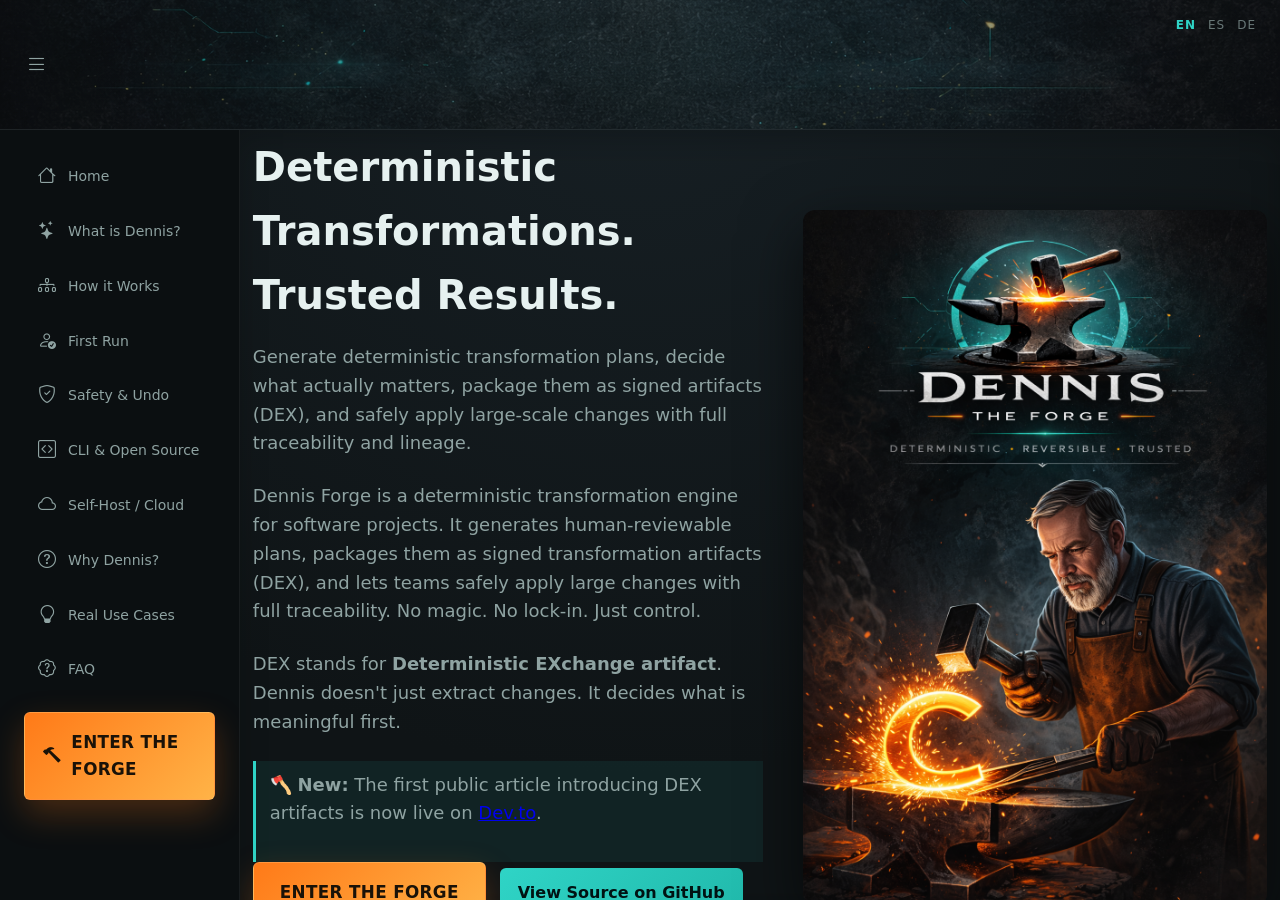
==== commit a2b3b1a9: "Updated to version 8.0.5" ====
--- a/index.html
+++ b/index.html
@@ -83,6 +83,7 @@
             </a>
             <a href="#what"><i class="bi bi-stars"></i><span>What is Dennis?</span></a>
             <a href="#how"><i class="bi bi-diagram-3"></i><span>How it Works</span></a>
+            <a href="#first-run"><i class="bi bi-person-check"></i><span>First Run</span></a>
             <a href="#safety"><i class="bi bi-shield-check"></i><span>Safety & Undo</span></a>
             <a href="#oss"><i class="bi bi-code-square"></i><span>CLI & Open Source</span></a>
             <a href="#cloud"><i class="bi bi-cloud"></i><span>Self-Host / Cloud</span></a>
@@ -200,6 +201,140 @@
         This creates a deterministic transformation plan you can inspect,
         export, share, and replay safely.
       </p>
+      <section id="first-run" class="section">
+        <h2>First Run (No Experience Needed)</h2>
+
+        <p>
+        Dennis was designed for engineers — but its core idea is simple enough
+        to be used by anyone who needs to <strong>understand and verify changes before they happen</strong>.
+        </p>
+
+        <p>
+        You don’t need to know programming to understand what Dennis does.
+        You only need to follow three steps:
+        </p>
+
+        <div class="flow">
+
+          <li><strong>1. Generate a Plan</strong></li>
+          <p>
+          Dennis scans a folder and creates a document describing what would change.
+          Nothing is modified yet.
+          </p>
+
+          <div class="demo-box">
+            <code>dennis plan ./my_folder --dict en.json</code>
+          </div>
+
+          <p class="muted">
+          Think of this as a "preview of changes".
+          </p>
+
+
+          <li><strong>2. Read the Plan</strong></li>
+          <p>
+          The plan is a readable file. It shows:
+          </p>
+
+          <ul>
+            <li>which files are affected</li>
+            <li>what text will change</li>
+            <li>what the new content will be</li>
+          </ul>
+
+          <p>
+          You can review it, share it, or send it for approval.
+          </p>
+
+          <p class="muted">
+          Nothing has changed yet. This is still safe.
+          </p>
+
+
+          <li><strong>3. Apply the Changes</strong></li>
+          <p>
+          Only after reviewing the plan do you apply it:
+          </p>
+
+          <div class="demo-box">
+            <code>dennis apply plan.json</code>
+          </div>
+
+          <p>
+          Dennis will execute exactly what was described.
+          No hidden behavior. No surprises.
+          </p>
+
+        </div>
+
+        <h3>How Do I Know It Worked?</h3>
+
+        <p>
+        Dennis can verify the changes using a deterministic diff system.
+        </p>
+
+        <div class="demo-box">
+          <code>dennis test-diff</code>
+        </div>
+
+        <p>
+        This command checks that transformations behave exactly as expected.
+        If something is inconsistent, the system will report it.
+        </p>
+
+        <p class="muted">
+        This is what makes Dennis suitable for audits, compliance workflows,
+        and environments where changes must be provable.
+        </p>
+
+        <h3>Think of Dennis Like This</h3>
+
+        <ul>
+          <li>A plan is like a contract — it describes what will happen</li>
+          <li>A DEX artifact is like a signed document — it proves authenticity</li>
+          <li>The diff system is like an audit — it verifies the result</li>
+        </ul>
+
+        <p>
+        You don’t need to understand the internal mechanics to trust the process.
+        You only need to see the plan, verify it, and approve it.
+        </p>
+
+        <h2>Guided Workflow (Dennis Wizard)</h2>
+        <div class="demo-box">
+          <code>
+          $ dennis wizard<br/>
+<br/>
+          📂 Select project:<br/>
+          > ./project<br/>
+<br/>
+          🔍 Scanning...<br/>
+          ✔ 12 files found<br/>
+<br/>
+          🧠 Decision layer applied<br/>
+          ✔ 48 meaningful changes<br/>
+<br/>
+          📋 Generate plan? (y/n)<br/>
+          > y<br/>
+<br/>
+          📄 Plan ready<br/>
+<br/>
+          Inspect:<br/>
+          1. Summary<br/>
+          2. Files<br/>
+          3. Continue<br/>
+<br/>
+          > 2<br/>
+<br/>
+          File: main.py<br/>
+          - "Hello"<br/>
+          + "Hola"<br/>
+<br/>
+          Apply? (y/n/export)<br/>
+          </code>
+</div>
+
+      </section>
     </section>
 
     <section id="how" class="section">
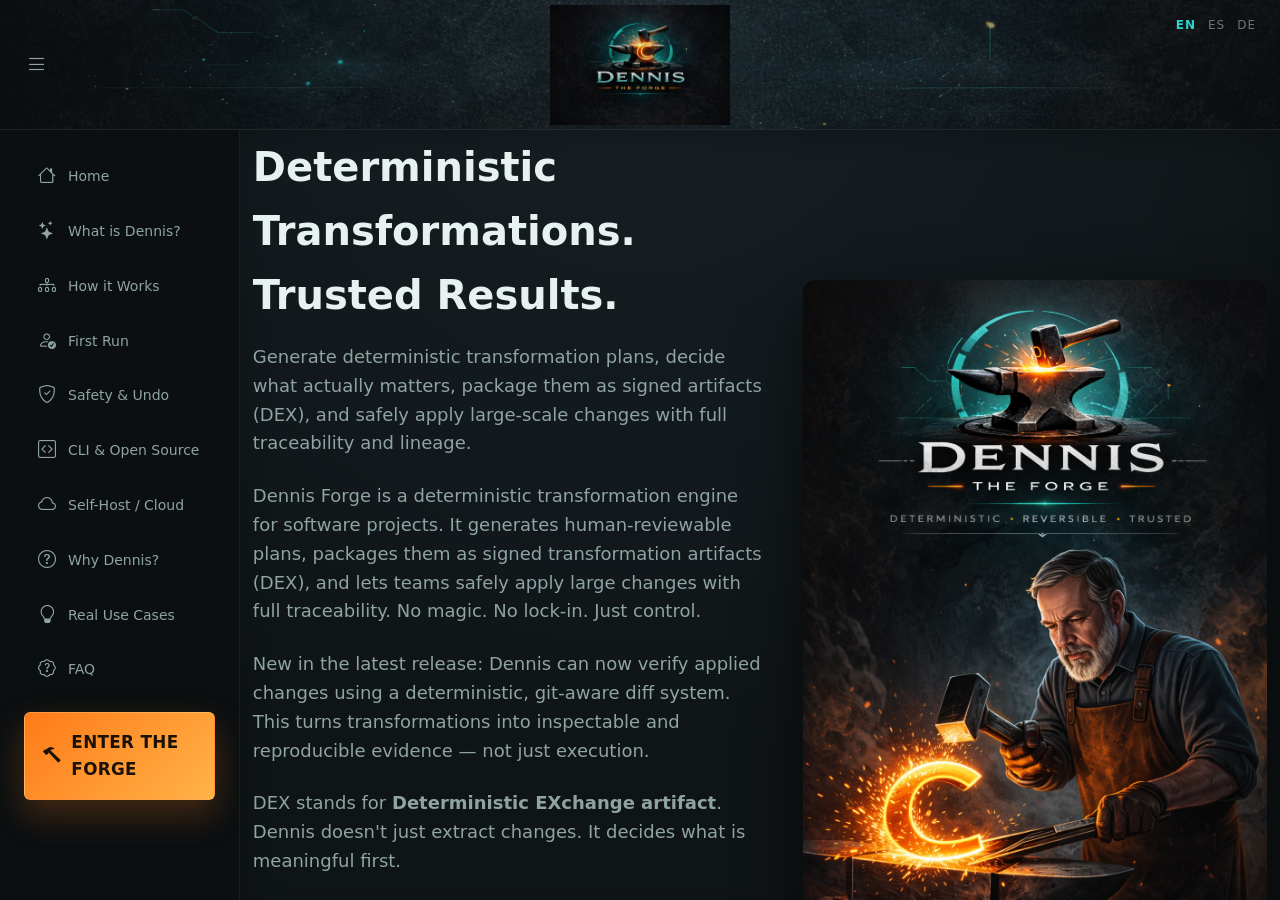
==== commit ba377241: "updated to reflect Dennis 0.8.3" ====
--- a/index.html
+++ b/index.html
@@ -2,31 +2,31 @@
 <html lang="en">
 <head>
   <meta charset="UTF-8" />
-  <title>Dennis the Forge</title>
+  <title>Dennis Forge — Deterministic Codemods, you can trust</title>
   <meta name="viewport" content="width=device-width, initial-scale=1.0" />
-  <meta name="description" content="Dennis Forge is a deterministic codemod engine for Git-native projects. Deterministic codemods and signed transformation artifacts (DEX/XDEX) for signed transformation plans. Plan, review, sign, and safely apply large code changes." />
+  <meta name="description" content="Dennis Forge is a deterministic codemod engine for Git projects. Create checkable, exportable and reversible transformation plans." />
   <meta name="keywords" content="codemods, deterministic refactoring, git transformations, developer tools, code migration, static analysis, CLI tools" />
-  <meta name="author" content="Carlos Revilla - carlos.revilla.m@gmail.com" />
+  <meta name="author" content="Carlos Revilla" />
   <meta name="robots" content="index, follow" />
   <meta name="theme-color" content="#0f1416" />
 
-  <meta property="og:title" content="Dennis Forge — Deterministic Codemods You Can Trust" />
-  <meta property="og:description" content="Plan, inspect, export, and undo large code transformations safely. CLI-first, open source, deterministic." />
+  <meta property="og:title" content="Dennis Forge — Deterministic Codemods, you can trust" />
+  <meta property="og:description" content="Plan, check and undo code transformations. CLI-first, Open Source and deterministic." />
   <meta property="og:type" content="website" />
-  <meta property="og:url" content="https://crevilla2050.github.io/dennis-forge/" />
-  <meta property="og:image" content="https://crevilla2050.github.io/dennis-forge/assets/images/dennis-forge-hero.png" />
+  <meta property="og:url" content="https://dennis-forge.com/" />
+  <meta property="og:image" content="https://dennis-forge.com/assets/images/dennis-forge-hero.png" />
   <meta property="og:site_name" content="Dennis Forge" />
   <meta name="google-site-verification" content="ADD_LATER" />
   <meta name="twitter:card" content="summary_large_image" />
   <meta name="twitter:title" content="Dennis Forge — Deterministic Codemods" />
-  <meta name="twitter:description" content="Deterministic transformation engine for Git-native projects. No magic. No lock-in." />
-  <meta name="twitter:image" content="https://crevilla2050.github.io/dennis-forge/assets/images/dennis-forge-hero.png" />
-  <link rel="canonical" href="https://crevilla2050.github.io/dennis-forge/" />
+<meta name="twitter:description" content="Deterministic engine for Git transformations. No magic. No lock-in." />
+  <meta name="twitter:image" content="https://dennis-forge.com/assets/images/dennis-forge-hero.png" />
+  <link rel="canonical" href="https://dennis-forge.com/" />
   
-  <link rel="alternate" hreflang="en" href="https://crevilla2050.github.io/dennis-forge/" />
-  <link rel="alternate" hreflang="es" href="https://crevilla2050.github.io/dennis-forge/index-es.html" />
-  <link rel="alternate" hreflang="de" href="https://crevilla2050.github.io/dennis-forge/index-de.html" />
-  <link rel="alternate" hreflang="x-default" href="https://crevilla2050.github.io/dennis-forge/" />
+  <link rel="alternate" hreflang="en" href="https://dennis-forge.com/" />
+  <link rel="alternate" hreflang="es" href="https://dennis-forge.com/index-es.html" />
+  <link rel="alternate" hreflang="de" href="https://dennis-forge.com/index-de.html" />
+  <link rel="alternate" hreflang="x-default" href="https://dennis-forge.com/" />
   <link rel="preload" as="image" href="assets/images/dennis-forge-hero.png">
   <link href="https://cdn.jsdelivr.net/npm/bootstrap-icons@1.11.3/font/bootstrap-icons.css" rel="stylesheet">
   <link rel="stylesheet" href="assets/css/styles.css" />
@@ -42,9 +42,10 @@
         "name": "Carlos Revilla"
       },
       "description": "Deterministic transformation engine for Git-native projects.",
-      "url": "https://www.dennis-forge.com/",
+      "url": "https://dennis-forge.com/",
       "license": "https://opensource.org/licenses/MIT",
-      "codeRepository": "https://crevilla2050.github.io/dennis-forge/"
+      "codeRepository": "https://github.com/crevilla2050/string-audit",
+      "keywords": "codemods, deterministic refactoring, git transformations, developer tools, code migration, static analysis, CLI tools"
     }
   </script>
 </head>
@@ -56,6 +57,7 @@
   <div class="header-bg"></div>
 
  <div class="header-content">
+  <img src="assets/images/logo.png" class="sidebar-logo" />
 
  <button class="sidebar-toggle" onclick="toggleSidebar()">
     <i class="bi bi-list"></i>
@@ -122,6 +124,12 @@
         artifacts (DEX), and lets teams safely apply large changes with full traceability.
         No magic. No lock-in. Just control.
         </p>
+
+        <p>
+        New in the latest release: Dennis can now verify applied changes using a
+        deterministic, git-aware diff system. This turns transformations into
+        inspectable and reproducible evidence — not just execution.
+        </p>
         
         <p>
         DEX stands for <strong>Deterministic EXchange artifact</strong>.
@@ -194,9 +202,14 @@
         <code>dennis plan ./project --dict en.json</code><br>
         <code>dennis pack plan.json artifact.dex</code><br>
         <code>dennis dex sign artifact.dex --key dev.key</code><br>
-        <code>dennis dex verify artifact.dex</code>
+        <code>dennis diff-dir ./before ./after</code>
+
       </div>
-
+      <p>
+        You can also compare before and after states using a deterministic diff.
+        Dennis uses git-tracked files when available, filters out noise, and
+        produces stable, verifiable change artifacts.
+        </p>
       <p>
         This creates a deterministic transformation plan you can inspect,
         export, share, and replay safely.
@@ -270,8 +283,15 @@
         <h3>How Do I Know It Worked?</h3>
 
         <p>
-        Dennis can verify the changes using a deterministic diff system.
-        </p>
+          Dennis can verify the changes using a deterministic, git-aware diff system.
+          It compares the original state with the result and produces a clean,
+          structured diff that reflects only meaningful changes.
+          </p>
+
+          <p>
+          This diff is deterministic: the same input produces the same result,
+          allowing changes to be verified, reproduced, and audited.
+          </p>
 
         <div class="demo-box">
           <code>dennis test-diff</code>
@@ -300,7 +320,11 @@
         You only need to see the plan, verify it, and approve it.
         </p>
 
-        <h2>Guided Workflow (Dennis Wizard)</h2>
+        <h2>Guided Workflow (Dennis Wizard, Coming soon(tm))</h2>
+        <p class="muted">
+        An interactive guided workflow (Dennis Wizard) is currently in development.
+        It will walk users step-by-step through planning, inspecting, and applying transformations.
+        </p>
         <div class="demo-box">
           <code>
           $ dennis wizard<br/>
@@ -354,10 +378,46 @@
           <li><strong>Apply</strong> — Execute safely</li>
         </ul>
 
+        
+
         <p>
             The plan is the source of truth. Everything flows from it.
         </p>
     </section>
+
+    <section id="diff" class="section">
+    <h2>Deterministic Diff</h2>
+
+    <p>
+    Dennis includes a deterministic diff system designed for verification,
+    not just visualization.
+    </p>
+
+    <p>
+    When comparing two states of a project, Dennis:
+    </p>
+
+    <ul>
+      <li>Uses git-tracked files as the source of truth (when available)</li>
+      <li>Filters out binary files and irrelevant noise</li>
+      <li>Produces structured, stable diff artifacts</li>
+      <li>Guarantees deterministic output (same input → same diff)</li>
+    </ul>
+
+    <p>
+    This allows teams to treat diffs as verifiable evidence of change,
+    not just a visual aid.
+    </p>
+
+    <div class="demo-box">
+      <code>dennis diff-dir ./before ./after</code><br>
+      <code>dennis test-diff</code>
+    </div>
+
+    <p class="muted">
+    The goal is simple: make changes provable, reproducible, and auditable.
+    </p>
+  </section>
 
     <section id="dex" class="section">
       <h2>DEX Artifacts</h2>
